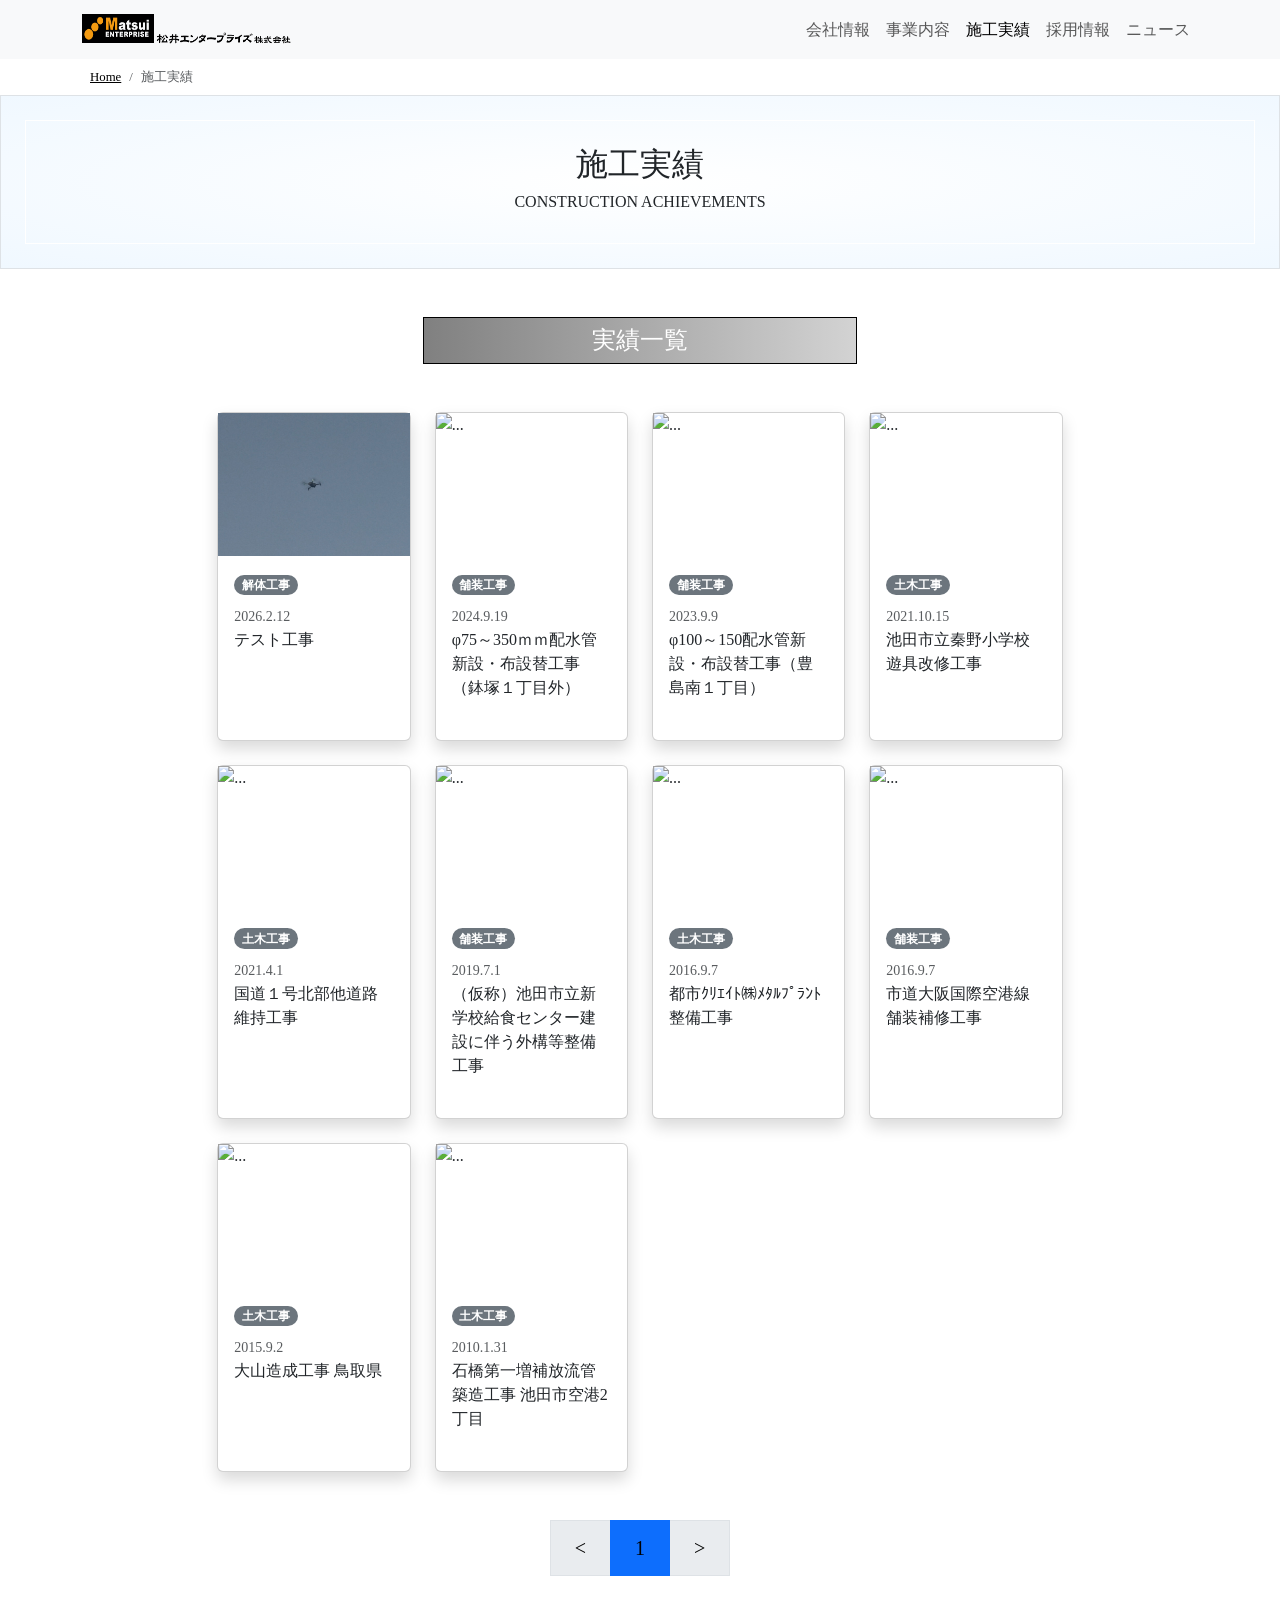
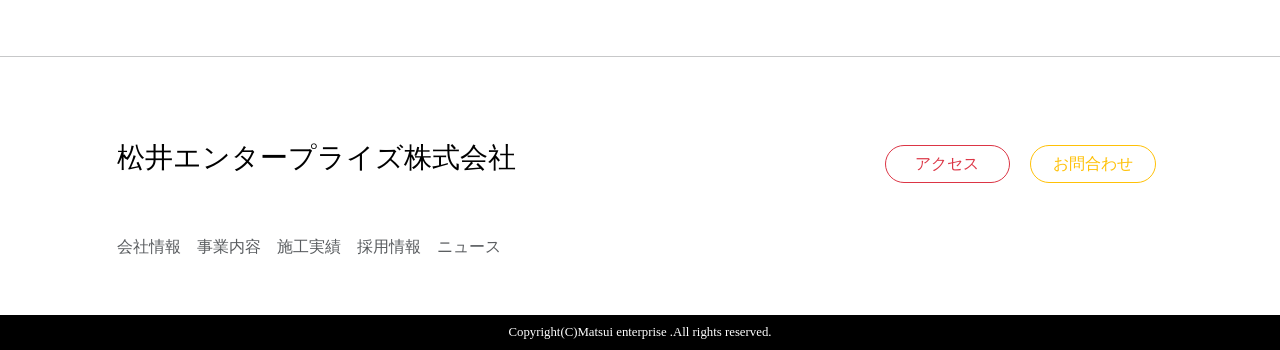
==== works.html @ 1c8a4b1e "Add files via upload" ====
<!doctype html>
<html lang="ja">
<head>
    <meta charset="utf-8">
    <meta name="viewport" content="width=device-width, initial-scale=1">
    <meta name="description" content="大阪池田市の松井エンタープライズ。舗装・土木・解体工事などお任せください。">
    <title>松井エンタープライズ株式会社|大阪池田市の舗装・土木・解体工事のことならお任せください。</title>
    <link rel="icon" href="img/icon.png" sizes="16x16" type="image/png" /> 
    <link rel="icon" href="img/icon.png" sizes="32x32" type="image/png" />  
    <link rel="icon" href="img/icon.png" sizes="48x48" type="image/png" /> 
    <link rel="icon" href="img/icon.png" sizes="62x62" type="image/png" />
    <link rel="stylesheet" href="https://cdnjs.cloudflare.com/ajax/libs/font-awesome/7.0.1/css/all.min.css" integrity="sha512-2SwdPD6INVrV/lHTZbO2nodKhrnDdJK9/kg2XD1r9uGqPo1cUbujc+IYdlYdEErWNu69gVcYgdxlmVmzTWnetw==" crossorigin="anonymous" referrerpolicy="no-referrer" />
    <link href="lib/bootstrap-5.3.0-dist/css/bootstrap.min.css" rel="stylesheet">
    <link href="css/common.css" rel="stylesheet" >
</head>
<body>
    
    <!-- NAVIGATION BAR -->
    <nav class="navbar navbar-expand-lg bg-body-tertiary fixed-top">
        <div class="container-lg">
            <a id="navbarBrand" class="navbar-brand" href="index.html">
                <img src="img/logo.gif" alt="logo" class="logo">
            </a>
            <button id="navbarButton" class="navbar-toggler" type="button" data-bs-toggle="collapse" data-bs-target="#navbarSupportedContent" aria-controls="navbarSupportedContent" aria-expanded="false" aria-label="Toggle navigation">
                <span class="navbar-toggler-icon"></span>
            </button>
            <div class="collapse navbar-collapse" id="navbarSupportedContent">
                <ul class="navbar-nav flex-grow-1 justify-content-end mb-2 mb-lg-0">
                    <li class="nav-item">
                        <a class="nav-link" href="profile.html">会社情報</a>
                    </li>
                    <li class="nav-item">
                        <a class="nav-link" href="service.html">事業内容</a>
                    </li>
                    <li class="nav-item">
                        <a class="nav-link active" aria-current="page" href="#">施工実績</a>
                    </li>
                    <li class="nav-item">
                        <a class="nav-link" href="recruit.html">採用情報</a>
                    </li>
                    <li class="nav-item">
                        <a class="nav-link" href="news.html">ニュース</a>
                    </li>
                </ul>
            </div>
        </div>
    </nav>

    <!-- BREAD CRUMB -->
    <section class="breadcrumb-section container-lg">
        <nav aria-label="breadcrumb bg-body-tertiary">
            <ol class="breadcrumb fs-8 p-2 m-0">
                <li class="breadcrumb-item"><a href="index.html" class="link-body-emphasis">Home</a></li>
                <li class="breadcrumb-item active" aria-current="page">施工実績</li>
            </ol>
        </nav>
    </section>

    <!-- HERO -->
    <section>
        <div class="p-4 border bg-gray-radial">
            <div class="d-flex justify-content-center align-items-center border border-white">
                <div class="text-center m-4">
                    <h2>施工実績</h2>
                    <h6 class="fw-light">CONSTRUCTION ACHIEVEMENTS</h6>
                </div>
            </div>
        </div>
    </section>

    <!-- MAIN -->
    <main class="pt-md-5 pt-4">

        <!-- CONSTRUCTION ACHIEVEMENTS -->
        <section>
            <div class="row justify-content-center mb-md-5 mb-3">
                <div class="col-md-4 col-11 text-center border border-black bg-gray-gradient">
                    <h2 class="fs-4 text-white m-0 p-2">実績一覧</h2>
                </div>
            </div>
            <div class="row justify-content-center my-md-5 my-3">
                <div class="col-lg-8 col-11">
                    <div class="row row-cols-2 row-cols-md-4 g-4">

                        <!-- first row -->
                        <div class="col">
                            <a href="works11.html" class="card h-100 shadow text-decoration-none">
                                <div class="ratio ratio-4x3"><img src="img/works/works11/img_4.jpeg" alt="..."></div>
                                    <div class="card-body">
                                    <span class="badge rounded-pill bg-secondary">解体工事</span>
                                    <p class="fs-6 py-2"><small class="text-body-secondary">2026.2.12</small><br>テスト工事</p>
                                </div>
                            </a>
                        </div>
                        <div class="col">
                            <a href="works9.html" class="card h-100 shadow text-decoration-none">
                                <div class="ratio ratio-4x3"><img src="img/works/works9/img_4.JPG" alt="..."></div>
                                <div class="card-body">
                                    <span class="badge rounded-pill bg-secondary">舗装工事</span>
                                    <p class="fs-6 py-2"><small class="text-body-secondary">2024.9.19</small><br>φ75～350ｍｍ配水管新設・布設替工事（鉢塚１丁目外）</p>
                                </div>
                            </a>
                        </div>
                        <div class="col">
                            <a href="works8.html" class="card h-100 shadow text-decoration-none">
                                <div class="ratio ratio-4x3"><img src="img/works/works8/img_3.JPG" alt="..."></div>
                                <div class="card-body">
                                    <span class="badge rounded-pill bg-secondary">舗装工事</span>
                                    <p class="fs-6 py-2"><small class="text-body-secondary">2023.9.9</small><br>φ100～150配水管新設・布設替工事（豊島南１丁目）</p>
                                </div>
                            </a>
                        </div>
                        <div class="col">
                            <a href="works7.html" class="card h-100 shadow text-decoration-none">
                                <div class="ratio ratio-4x3"><img src="img/works/works7/img_2.JPG" alt="..."></div>
                                <div class="card-body">
                                    <span class="badge rounded-pill bg-secondary">土木工事</span>
                                    <p class="fs-6 py-2"><small class="text-body-secondary">2021.10.15</small><br>池田市立秦野小学校遊具改修工事</p>
                                </div>
                            </a>
                        </div>

                        <!-- second row -->
                        <div class="col">
                            <a href="works6.html" class="card h-100 shadow text-decoration-none">
                                <div class="ratio ratio-4x3"><img src="img/works/works6/img_3.JPG" alt="..."></div>
                                <div class="card-body">
                                    <span class="badge rounded-pill bg-secondary">土木工事</span>
                                    <p class="fs-6 py-2"><small class="text-body-secondary">2021.4.1</small><br>国道１号北部他道路維持工事</p>
                                </div>
                            </a>
                        </div>
                        <div class="col">
                            <a href="works5.html" class="card h-100 shadow text-decoration-none">
                                <div class="ratio ratio-4x3"><img src="img/works/works5/img_3.jpg" alt="..."></div>
                                <div class="card-body">
                                    <span class="badge rounded-pill bg-secondary">舗装工事</span>
                                    <p class="fs-6 py-2"><small class="text-body-secondary">2019.7.1</small><br>（仮称）池田市立新学校給食センター建設に伴う外構等整備工事</p>
                                </div>
                            </a>
                        </div>
                        <div class="col">
                            <a href="works4.html" class="card h-100 shadow text-decoration-none">
                                <div class="ratio ratio-4x3"><img src="img/works/works4/img_1.jpg" alt="..."></div>
                                <div class="card-body">
                                    <span class="badge rounded-pill bg-secondary">土木工事</span>
                                    <p class="fs-6 py-2"><small class="text-body-secondary">2016.9.7</small><br>都市ｸﾘｴｲﾄ㈱ﾒﾀﾙﾌﾟﾗﾝﾄ整備工事</p>
                                </div>
                            </a>
                        </div>
                        <div class="col">
                            <a href="works3.html" class="card h-100 shadow text-decoration-none">
                                <div class="ratio ratio-4x3"><img src="img/works/works3/img_1.jpg" alt="..."></div>
                                <div class="card-body">
                                    <span class="badge rounded-pill bg-secondary">舗装工事</span>
                                    <p class="fs-6 py-2"><small class="text-body-secondary">2016.9.7</small><br>市道大阪国際空港線舗装補修工事</p>
                                </div>
                            </a>
                        </div>

                        <!-- third row -->
                         <div class="col">
                            <a href="works2.html" class="card h-100 shadow text-decoration-none">
                                <div class="ratio ratio-4x3"><img src="img/works/works2/img_7.jpg" alt="..."></div>
                                <div class="card-body">
                                    <span class="badge rounded-pill bg-secondary">土木工事</span>
                                    <p class="fs-6 py-2"><small class="text-body-secondary">2015.9.2</small><br>大山造成工事 鳥取県</p>
                                </div>
                            </a>
                        </div>
                        <div class="col">
                            <a href="works1.html" class="card h-100 shadow text-decoration-none">
                                <div class="ratio ratio-4x3"><img src="img/works/works1/img_6.jpg" alt="..."></div>
                                <div class="card-body">
                                    <span class="badge rounded-pill bg-secondary">土木工事</span>
                                    <p class="fs-6 py-2"><small class="text-body-secondary">2010.1.31</small><br>石橋第一増補放流管築造工事 池田市空港2丁目</p>
                                </div>
                            </a>
                        </div>

                    </div>
                </div>
            </div>
            <nav aria-label="Page navigation">
                <ul class="pagination pagination-lg justify-content-center">
                    <li class="page-item disabled">
                        <a class="page-link link-body-emphasis rounded-0" href="#" aria-label="Previous">
                            <span aria-hidden="true">&lt;</span>
                        </a>
                    </li>
                    <li class="page-item active"><a class="page-link link-body-emphasis" href="#">1</a></li>
                    <li class="page-item disabled">
                        <a class="page-link link-body-emphasis rounded-0" href="#" aria-label="Next">
                            <span aria-hidden="true">&gt;</span>
                        </a>
                    </li>
                </ul>
            </nav>
        </section>

        <hr class="featurette-divider">

    </main>

    <!-- FOOTER -->
    <footer>
        <div class="row justify-content-center">
            <div class="col-md-7 col-11">
                <div class="pb-5">
                    <a href="#" class="fs-3 px-2 link-body-emphasis text-decoration-none">松井エンタープライズ株式会社</a>
                </div>
                <ul class="nav pb-md-5 pb-3">
                    <li class="nav-item"><a href="profile.html" class="nav-link px-2 text-body-secondary">会社情報</a></li>
                    <li class="nav-item"><a href="service.html" class="nav-link px-2 text-body-secondary">事業内容</a></li>
                    <li class="nav-item"><a href="works.html" class="nav-link px-2 text-body-secondary">施工実績</a></li>
                    <li class="nav-item"><a href="recruit.html" class="nav-link px-2 text-body-secondary">採用情報</a></li>
                    <li class="nav-item"><a href="news.html" class="nav-link px-2 text-body-secondary">ニュース</a></li>
                </ul>
            </div>
            <div class="col-md-3 text-center">
                <a class="col-xl-5 col-lg-8 col-md-12 col-4 btn btn-outline-danger rounded-pill m-2" href="index.html#access"><i class="fa-solid fa-location-dot"></i>アクセス</a>
                <a class="col-xl-5 col-lg-8 col-md-12 col-4 btn btn-outline-warning rounded-pill m-2" href="mailto:hamada@matsui-ep.com?subject=お問い合わせ"><i class="fa-solid fa-envelope"></i>お問合わせ</a>
            </div>
        </div>
        <p class="fs-8 text-center bg-black text-white m-0 p-2">Copyright(C)Matsui enterprise .All rights reserved.</p>
    </footer>

    <script src="lib/bootstrap-5.3.0-dist/js/bootstrap.bundle.min.js"></script>
    <script src="js/common.js"></script>
</body>
</html>
---- css/common.css ----
html, body {
  overflow-x: hidden;
  font-family: serif;
}

.featurette-divider {
  margin: 5rem 0;
}

@media (max-width: 1200px) {
  .featurette-divider {
    margin: 4.5rem 0;
  }
  .fs-4 {
    font-size: 1.35rem !important;
  }
  .fs-5 {
    font-size: 1rem !important;
  }
  .fs-6 {
    font-size: 0.9rem !important;
  }
}

@media (max-width: 768px) {
  .featurette-divider {
    margin: 4rem 0;
  }
  .fs-4 {
    font-size: 1.25rem !important;
  }
  .fs-5 {
    font-size: 0.9rem !important;
  }
  .fs-6 {
    font-size: 0.8rem !important;
  }
}

.fs-7 {
  font-size: 0.9rem;
}

.fs-8 {
  font-size: 0.8rem;
}

.fs-9 {
  font-size: 0.7rem;
}

.logo {
  width: 210px;
  height: 32px;
}

.bg-gray-gradient {
  background: linear-gradient(to right, gray, lightgray); 
}

.bg-gray-radial {
  background: radial-gradient(white, aliceblue);
}

.breadcrumb-section {
  margin-top: 60px !important;
}

/* navbar */
.navbar-collapse-show {
  background-color: #f8f9fa;
  opacity: 0.9;
  position: absolute;
  top: 0;
  left: 0;
  right: 0;
  height: 100vh;
  display: flex;
  align-items: center;
  justify-content: center;
  text-align: center;
}

.navbar-collapse-show .nav-link:hover,
.navbar-collapse-show .nav-link.active {
  color: darkgreen;
  font-weight: bold;
}

/* card link */
a.card:hover {
  transition: 0.5s;
}

a.card:hover {
  opacity: 0.4;
}
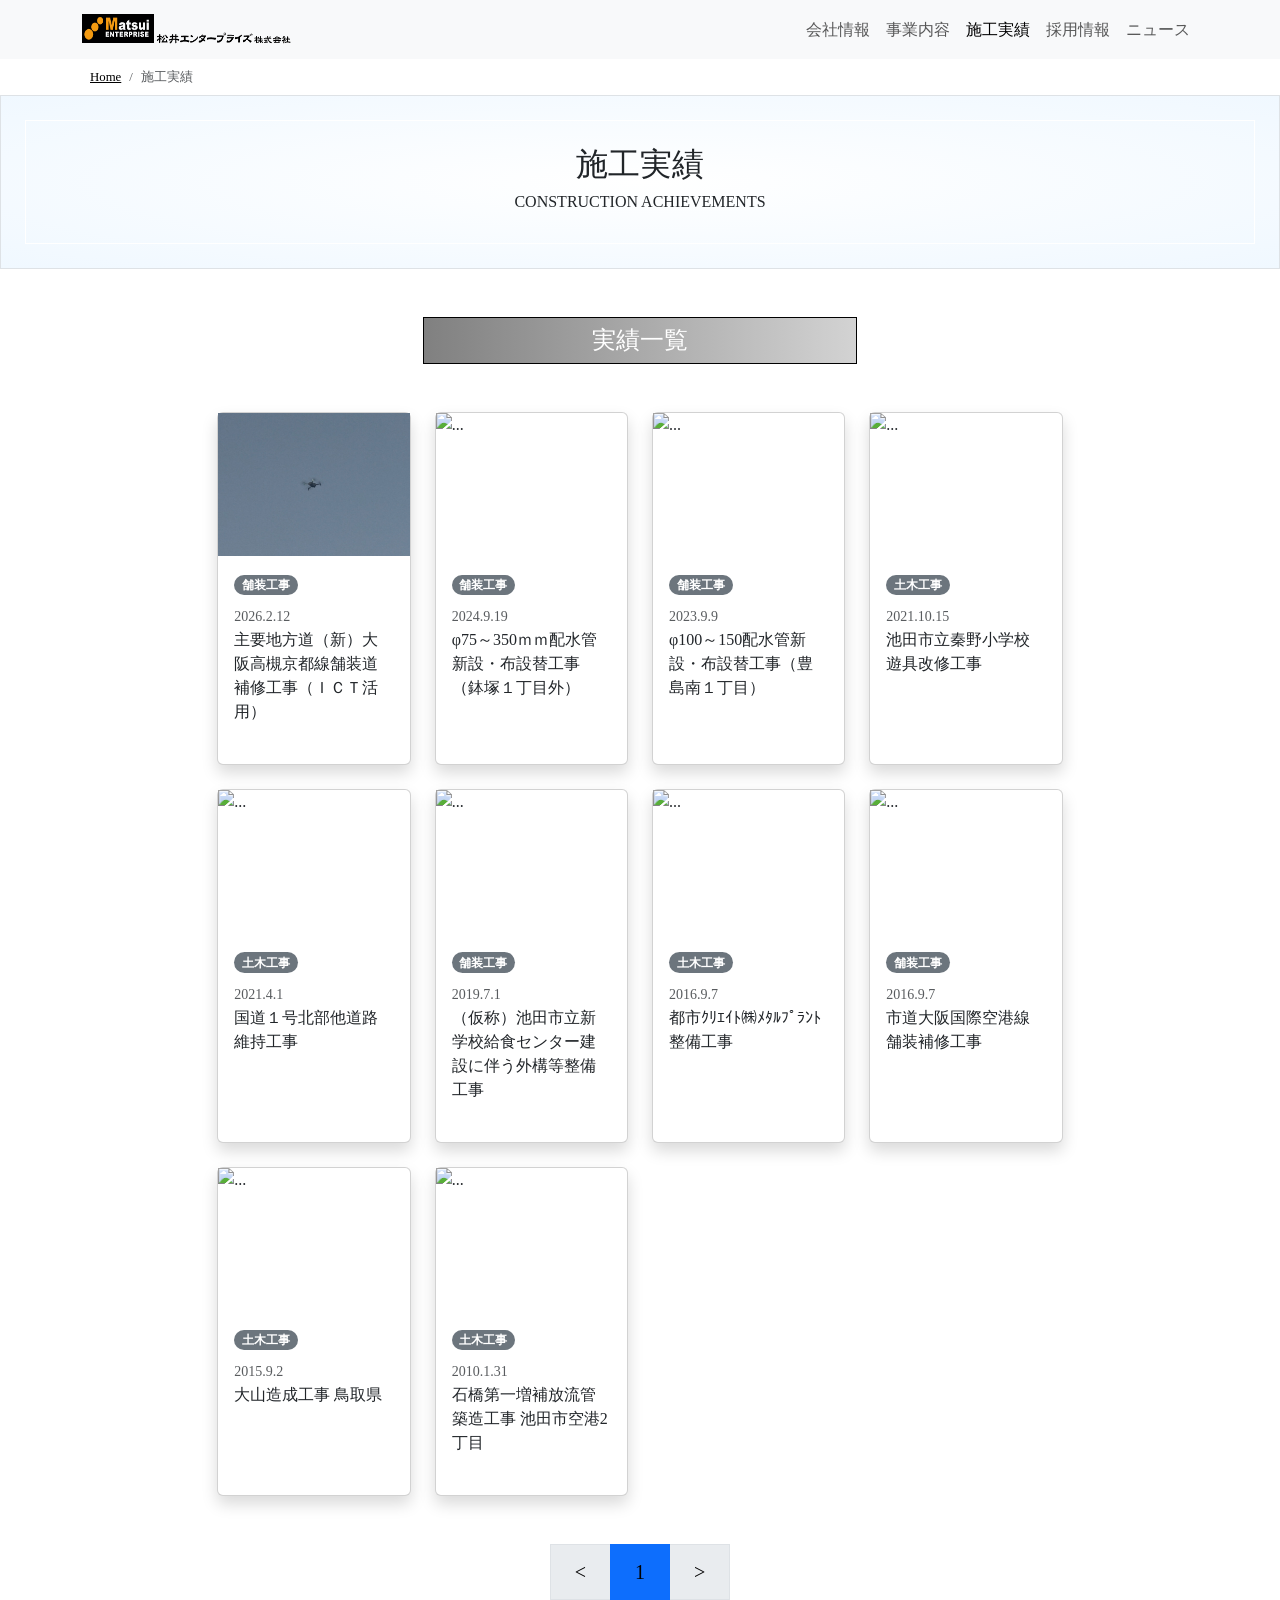
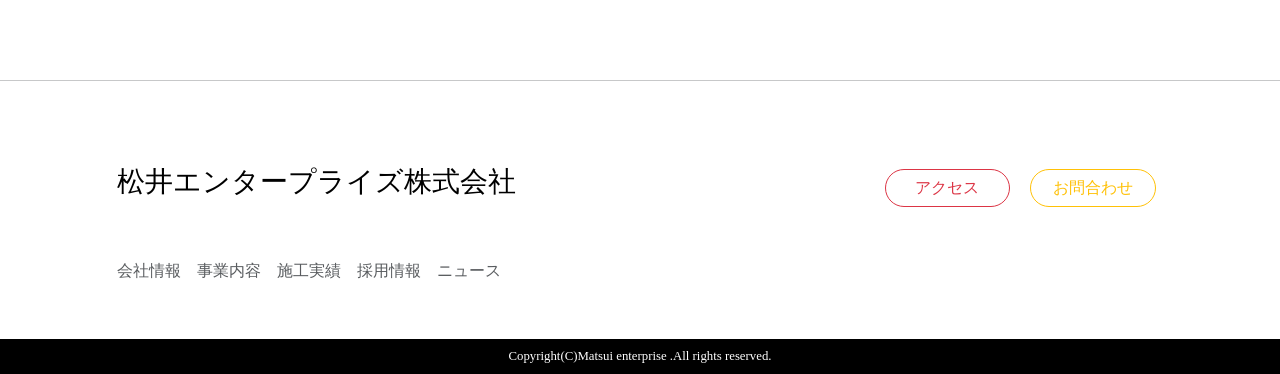
==== commit 037a8281: "Update works.html" ====
--- a/works.html
+++ b/works.html
@@ -87,8 +87,8 @@
                             <a href="works11.html" class="card h-100 shadow text-decoration-none">
                                 <div class="ratio ratio-4x3"><img src="img/works/works11/img_4.jpeg" alt="..."></div>
                                     <div class="card-body">
-                                    <span class="badge rounded-pill bg-secondary">解体工事</span>
-                                    <p class="fs-6 py-2"><small class="text-body-secondary">2026.2.12</small><br>テスト工事</p>
+                                    <span class="badge rounded-pill bg-secondary">舗装工事</span>
+                                    <p class="fs-6 py-2"><small class="text-body-secondary">2026.2.12</small><br>主要地方道（新）大阪高槻京都線舗装道補修工事（ＩＣＴ活用）</p>
                                 </div>
                             </a>
                         </div>
@@ -228,4 +228,4 @@
     <script src="lib/bootstrap-5.3.0-dist/js/bootstrap.bundle.min.js"></script>
     <script src="js/common.js"></script>
 </body>
-</html>+</html>
